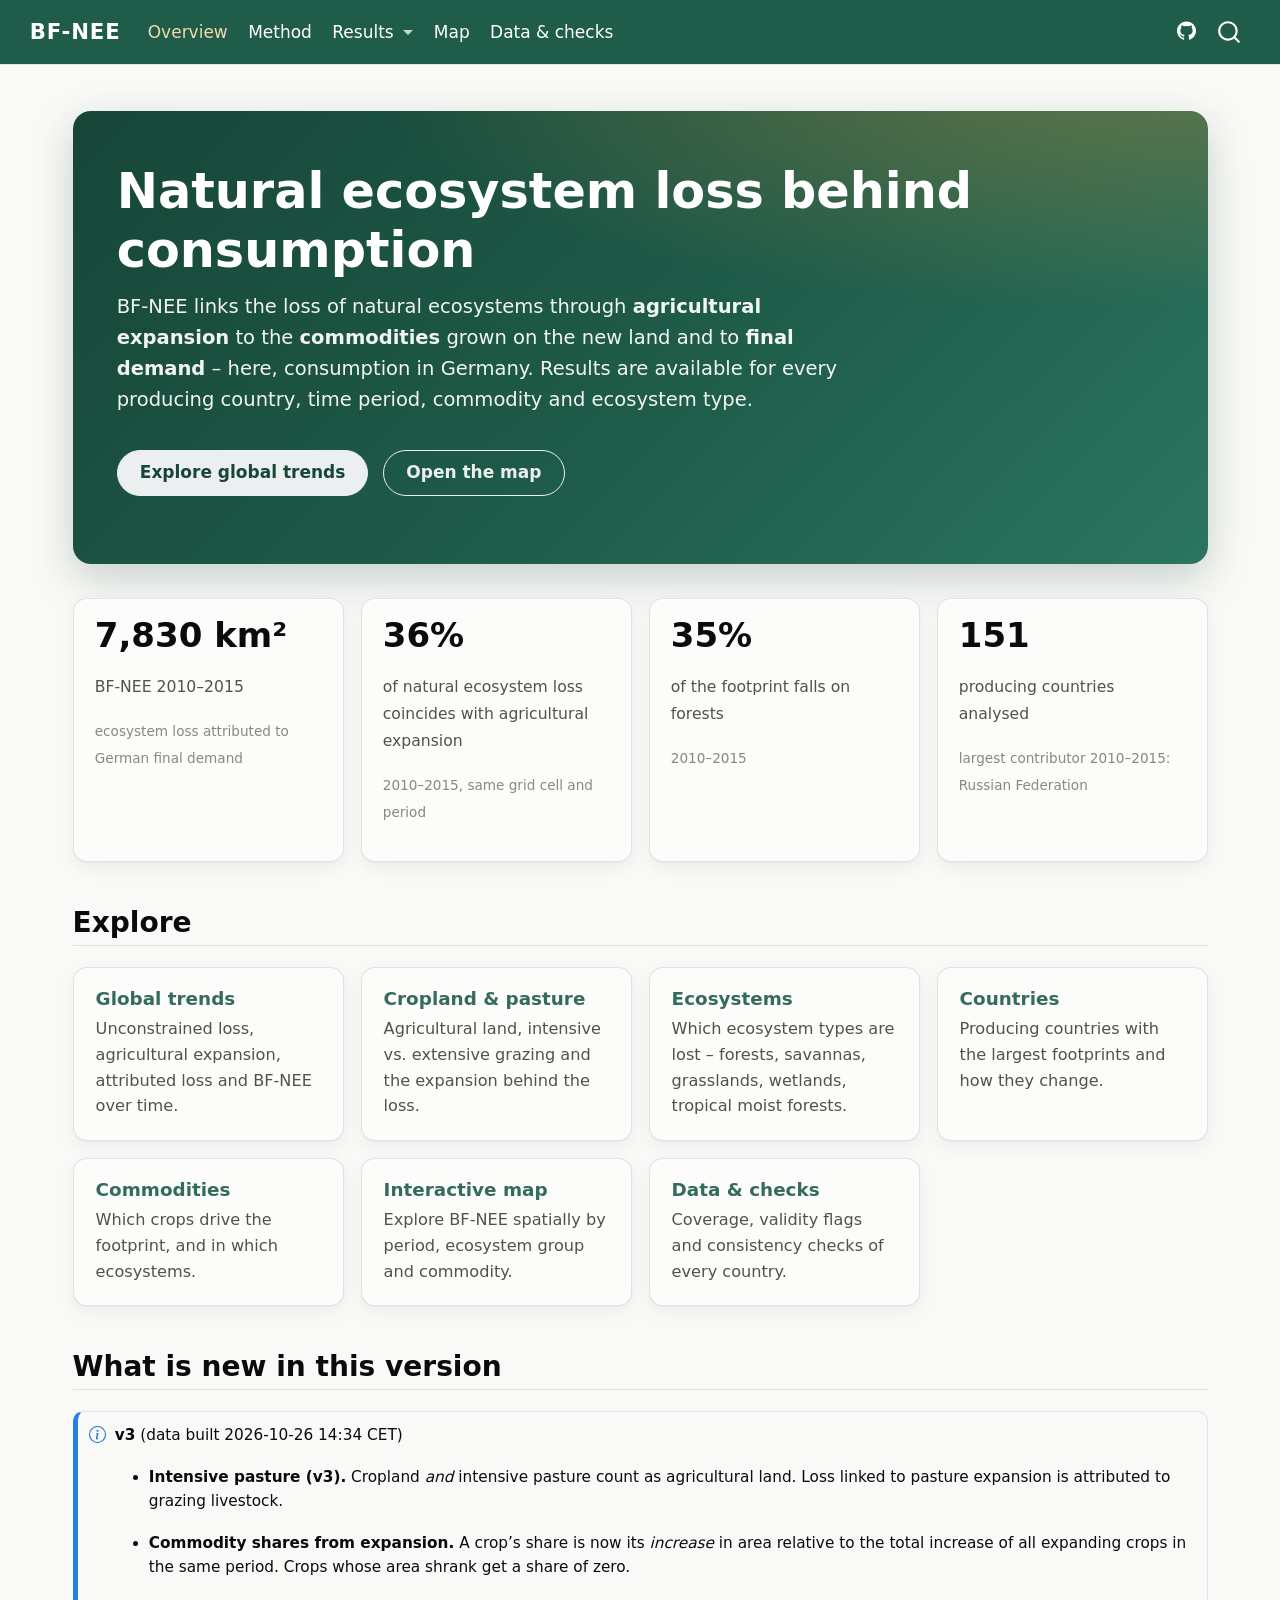
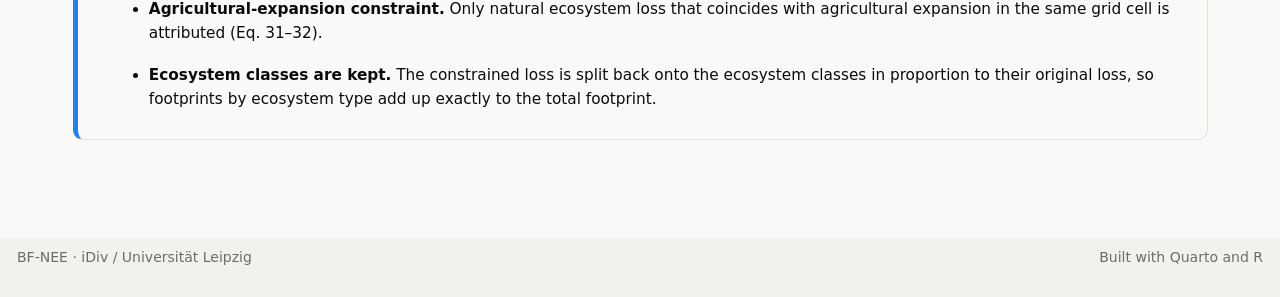
==== docs/index.html @ 72c2d27b "BF-NEE website v3 (cropland + intensive pasture)" ====
<!DOCTYPE html>
<html xmlns="http://www.w3.org/1999/xhtml" lang="en" xml:lang="en"><head>

<meta charset="utf-8">
<meta name="generator" content="quarto-1.6.42">

<meta name="viewport" content="width=device-width, initial-scale=1.0, user-scalable=yes">


<title>BF-NEE · Overview – BF-NEE</title>
<style>
code{white-space: pre-wrap;}
span.smallcaps{font-variant: small-caps;}
div.columns{display: flex; gap: min(4vw, 1.5em);}
div.column{flex: auto; overflow-x: auto;}
div.hanging-indent{margin-left: 1.5em; text-indent: -1.5em;}
ul.task-list{list-style: none;}
ul.task-list li input[type="checkbox"] {
  width: 0.8em;
  margin: 0 0.8em 0.2em -1em; /* quarto-specific, see https://github.com/quarto-dev/quarto-cli/issues/4556 */ 
  vertical-align: middle;
}
</style>


<script src="site_libs/quarto-nav/quarto-nav.js"></script>
<script src="site_libs/clipboard/clipboard.min.js"></script>
<script src="site_libs/quarto-search/autocomplete.umd.js"></script>
<script src="site_libs/quarto-search/fuse.min.js"></script>
<script src="site_libs/quarto-search/quarto-search.js"></script>
<meta name="quarto:offset" content="./">
<script src="site_libs/quarto-html/quarto.js"></script>
<script src="site_libs/quarto-html/popper.min.js"></script>
<script src="site_libs/quarto-html/tippy.umd.min.js"></script>
<script src="site_libs/quarto-html/anchor.min.js"></script>
<link href="site_libs/quarto-html/tippy.css" rel="stylesheet">
<link href="site_libs/quarto-html/quarto-syntax-highlighting-2f5df379a58b258e96c21c0638c20c03.css" rel="stylesheet" id="quarto-text-highlighting-styles">
<script src="site_libs/bootstrap/bootstrap.min.js"></script>
<link href="site_libs/bootstrap/bootstrap-icons.css" rel="stylesheet">
<link href="site_libs/bootstrap/bootstrap-baae5a45780b1e5f478c1a1a4471a6e2.min.css" rel="stylesheet" append-hash="true" id="quarto-bootstrap" data-mode="light">
<script id="quarto-search-options" type="application/json">{
  "location": "navbar",
  "copy-button": false,
  "collapse-after": 3,
  "panel-placement": "end",
  "type": "overlay",
  "limit": 50,
  "keyboard-shortcut": [
    "f",
    "/",
    "s"
  ],
  "show-item-context": false,
  "language": {
    "search-no-results-text": "No results",
    "search-matching-documents-text": "matching documents",
    "search-copy-link-title": "Copy link to search",
    "search-hide-matches-text": "Hide additional matches",
    "search-more-match-text": "more match in this document",
    "search-more-matches-text": "more matches in this document",
    "search-clear-button-title": "Clear",
    "search-text-placeholder": "",
    "search-detached-cancel-button-title": "Cancel",
    "search-submit-button-title": "Submit",
    "search-label": "Search"
  }
}</script>
<style>html{ scroll-behavior: smooth; }</style>


<link rel="stylesheet" href="styles.css">
</head>

<body class="nav-fixed">

<div id="quarto-search-results"></div>
  <header id="quarto-header" class="headroom fixed-top">
    <nav class="navbar navbar-expand-lg " data-bs-theme="dark">
      <div class="navbar-container container-fluid">
      <div class="navbar-brand-container mx-auto">
    <a class="navbar-brand" href="./index.html">
    <span class="navbar-title">BF-NEE</span>
    </a>
  </div>
            <div id="quarto-search" class="" title="Search"></div>
          <button class="navbar-toggler" type="button" data-bs-toggle="collapse" data-bs-target="#navbarCollapse" aria-controls="navbarCollapse" role="menu" aria-expanded="false" aria-label="Toggle navigation" onclick="if (window.quartoToggleHeadroom) { window.quartoToggleHeadroom(); }">
  <span class="navbar-toggler-icon"></span>
</button>
          <div class="collapse navbar-collapse" id="navbarCollapse">
            <ul class="navbar-nav navbar-nav-scroll me-auto">
  <li class="nav-item">
    <a class="nav-link active" href="./index.html" aria-current="page"> 
<span class="menu-text">Overview</span></a>
  </li>  
  <li class="nav-item">
    <a class="nav-link" href="./method.html"> 
<span class="menu-text">Method</span></a>
  </li>  
  <li class="nav-item dropdown ">
    <a class="nav-link dropdown-toggle" href="#" id="nav-menu-results" role="link" data-bs-toggle="dropdown" aria-expanded="false">
 <span class="menu-text">Results</span>
    </a>
    <ul class="dropdown-menu" aria-labelledby="nav-menu-results">    
        <li>
    <a class="dropdown-item" href="./global.html">
 <span class="dropdown-text">Global trends</span></a>
  </li>  
        <li>
    <a class="dropdown-item" href="./landuse.html">
 <span class="dropdown-text">Cropland &amp; pasture</span></a>
  </li>  
        <li>
    <a class="dropdown-item" href="./ecosystems.html">
 <span class="dropdown-text">Ecosystems</span></a>
  </li>  
        <li>
    <a class="dropdown-item" href="./countries.html">
 <span class="dropdown-text">Countries</span></a>
  </li>  
        <li>
    <a class="dropdown-item" href="./commodities.html">
 <span class="dropdown-text">Commodities</span></a>
  </li>  
        <li>
    <a class="dropdown-item" href="./regressions.html">
 <span class="dropdown-text">Regional regressions</span></a>
  </li>  
    </ul>
  </li>
  <li class="nav-item">
    <a class="nav-link" href="./maps.html"> 
<span class="menu-text">Map</span></a>
  </li>  
  <li class="nav-item">
    <a class="nav-link" href="./coverage.html"> 
<span class="menu-text">Data &amp; checks</span></a>
  </li>  
</ul>
            <ul class="navbar-nav navbar-nav-scroll ms-auto">
  <li class="nav-item compact">
    <a class="nav-link" href="https://github.com/sh33caqo/bf-nee-website"> <i class="bi bi-github" role="img" aria-label="GitHub repository">
</i> 
<span class="menu-text"></span></a>
  </li>  
</ul>
          </div> <!-- /navcollapse -->
            <div class="quarto-navbar-tools">
</div>
      </div> <!-- /container-fluid -->
    </nav>
</header>
<!-- content -->
<div id="quarto-content" class="quarto-container page-columns page-rows-contents page-layout-full page-navbar">
<!-- sidebar -->
<!-- margin-sidebar -->
    
<!-- main -->
<main class="content column-page" id="quarto-document-content"><header id="title-block-header" class="quarto-title-block"></header>




<section id="natural-ecosystem-loss-behind-consumption" class="level1 hero">
<h1>Natural ecosystem loss behind consumption</h1>
<p>BF-NEE links the loss of natural ecosystems through <strong>agricultural expansion</strong> to the <strong>commodities</strong> grown on the new land and to <strong>final demand</strong> – here, consumption in Germany. Results are available for every producing country, time period, commodity and ecosystem type.</p>
<p><a href="./global.html" class="btn btn-light">Explore global trends</a> <a href="./maps.html" class="btn btn-outline-light">Open the map</a></p>
</section>
<div class="metric-grid">
<div class="metric-card">
<p><span class="metric-value">7,830 km²</span></p>
<p><span class="metric-label">BF-NEE 2010–2015</span></p>
<p><span class="metric-note">ecosystem loss attributed to German final demand</span></p>
</div>
<div class="metric-card">
<p><span class="metric-value">36%</span></p>
<p><span class="metric-label">of natural ecosystem loss coincides with agricultural expansion</span></p>
<p><span class="metric-note">2010–2015, same grid cell and period</span></p>
</div>
<div class="metric-card">
<p><span class="metric-value">35%</span></p>
<p><span class="metric-label">of the footprint falls on forests</span></p>
<p><span class="metric-note">2010–2015</span></p>
</div>
<div class="metric-card">
<p><span class="metric-value">151</span></p>
<p><span class="metric-label">producing countries analysed</span></p>
<p><span class="metric-note">largest contributor 2010–2015: Russian Federation</span></p>
</div>
</div>
<section id="explore" class="level2">
<h2 class="anchored" data-anchor-id="explore">Explore</h2>
<div class="feature-grid">
  <a class="feature-card" href="global.html">
    <h3 class="anchored">Global trends</h3>
    <p>Unconstrained loss, agricultural expansion, attributed loss and BF-NEE over time.</p>
  </a>
  <a class="feature-card" href="landuse.html">
    <h3 class="anchored">Cropland &amp; pasture</h3>
    <p>Agricultural land, intensive vs. extensive grazing and the expansion behind the loss.</p>
  </a>
  <a class="feature-card" href="ecosystems.html">
    <h3 class="anchored">Ecosystems</h3>
    <p>Which ecosystem types are lost – forests, savannas, grasslands, wetlands, tropical moist forests.</p>
  </a>
  <a class="feature-card" href="countries.html">
    <h3 class="anchored">Countries</h3>
    <p>Producing countries with the largest footprints and how they change.</p>
  </a>
  <a class="feature-card" href="commodities.html">
    <h3 class="anchored">Commodities</h3>
    <p>Which crops drive the footprint, and in which ecosystems.</p>
  </a>
  <a class="feature-card" href="maps.html">
    <h3 class="anchored">Interactive map</h3>
    <p>Explore BF-NEE spatially by period, ecosystem group and commodity.</p>
  </a>
  <a class="feature-card" href="coverage.html">
    <h3 class="anchored">Data &amp; checks</h3>
    <p>Coverage, validity flags and consistency checks of every country.</p>
  </a>
</div>
</section>
<section id="what-is-new-in-this-version" class="level2">
<h2 class="anchored" data-anchor-id="what-is-new-in-this-version">What is new in this version</h2>
<div class="callout callout-style-simple callout-note">
<div class="callout-body d-flex">
<div class="callout-icon-container">
<i class="callout-icon"></i>
</div>
<div class="callout-body-container">
<p><strong>v3</strong> (data built 2026-10-26 14:34 CET)</p>
<ul>
<li><p><strong>Intensive pasture (v3).</strong> Cropland <em>and</em> intensive pasture count as agricultural land. Loss linked to pasture expansion is attributed to grazing livestock.</p></li>
<li><p><strong>Commodity shares from expansion.</strong> A crop’s share is now its <em>increase</em> in area relative to the total increase of all expanding crops in the same period. Crops whose area shrank get a share of zero.</p></li>
<li><p><strong>Agricultural-expansion constraint.</strong> Only natural ecosystem loss that coincides with agricultural expansion in the same grid cell is attributed (Eq. 31–32).</p></li>
<li><p><strong>Ecosystem classes are kept.</strong> The constrained loss is split back onto the ecosystem classes in proportion to their original loss, so footprints by ecosystem type add up exactly to the total footprint.</p></li>
</ul>
</div>
</div>
</div>


</section>

</main> <!-- /main -->
<script id="quarto-html-after-body" type="application/javascript">
window.document.addEventListener("DOMContentLoaded", function (event) {
  const toggleBodyColorMode = (bsSheetEl) => {
    const mode = bsSheetEl.getAttribute("data-mode");
    const bodyEl = window.document.querySelector("body");
    if (mode === "dark") {
      bodyEl.classList.add("quarto-dark");
      bodyEl.classList.remove("quarto-light");
    } else {
      bodyEl.classList.add("quarto-light");
      bodyEl.classList.remove("quarto-dark");
    }
  }
  const toggleBodyColorPrimary = () => {
    const bsSheetEl = window.document.querySelector("link#quarto-bootstrap");
    if (bsSheetEl) {
      toggleBodyColorMode(bsSheetEl);
    }
  }
  toggleBodyColorPrimary();  
  const icon = "";
  const anchorJS = new window.AnchorJS();
  anchorJS.options = {
    placement: 'right',
    icon: icon
  };
  anchorJS.add('.anchored');
  const isCodeAnnotation = (el) => {
    for (const clz of el.classList) {
      if (clz.startsWith('code-annotation-')) {                     
        return true;
      }
    }
    return false;
  }
  const onCopySuccess = function(e) {
    // button target
    const button = e.trigger;
    // don't keep focus
    button.blur();
    // flash "checked"
    button.classList.add('code-copy-button-checked');
    var currentTitle = button.getAttribute("title");
    button.setAttribute("title", "Copied!");
    let tooltip;
    if (window.bootstrap) {
      button.setAttribute("data-bs-toggle", "tooltip");
      button.setAttribute("data-bs-placement", "left");
      button.setAttribute("data-bs-title", "Copied!");
      tooltip = new bootstrap.Tooltip(button, 
        { trigger: "manual", 
          customClass: "code-copy-button-tooltip",
          offset: [0, -8]});
      tooltip.show();    
    }
    setTimeout(function() {
      if (tooltip) {
        tooltip.hide();
        button.removeAttribute("data-bs-title");
        button.removeAttribute("data-bs-toggle");
        button.removeAttribute("data-bs-placement");
      }
      button.setAttribute("title", currentTitle);
      button.classList.remove('code-copy-button-checked');
    }, 1000);
    // clear code selection
    e.clearSelection();
  }
  const getTextToCopy = function(trigger) {
      const codeEl = trigger.previousElementSibling.cloneNode(true);
      for (const childEl of codeEl.children) {
        if (isCodeAnnotation(childEl)) {
          childEl.remove();
        }
      }
      return codeEl.innerText;
  }
  const clipboard = new window.ClipboardJS('.code-copy-button:not([data-in-quarto-modal])', {
    text: getTextToCopy
  });
  clipboard.on('success', onCopySuccess);
  if (window.document.getElementById('quarto-embedded-source-code-modal')) {
    const clipboardModal = new window.ClipboardJS('.code-copy-button[data-in-quarto-modal]', {
      text: getTextToCopy,
      container: window.document.getElementById('quarto-embedded-source-code-modal')
    });
    clipboardModal.on('success', onCopySuccess);
  }
    var localhostRegex = new RegExp(/^(?:http|https):\/\/localhost\:?[0-9]*\//);
    var mailtoRegex = new RegExp(/^mailto:/);
      var filterRegex = new RegExp("https:\/\/sh33caqo\.github\.io\/bf-nee-website\/");
    var isInternal = (href) => {
        return filterRegex.test(href) || localhostRegex.test(href) || mailtoRegex.test(href);
    }
    // Inspect non-navigation links and adorn them if external
 	var links = window.document.querySelectorAll('a[href]:not(.nav-link):not(.navbar-brand):not(.toc-action):not(.sidebar-link):not(.sidebar-item-toggle):not(.pagination-link):not(.no-external):not([aria-hidden]):not(.dropdown-item):not(.quarto-navigation-tool):not(.about-link)');
    for (var i=0; i<links.length; i++) {
      const link = links[i];
      if (!isInternal(link.href)) {
        // undo the damage that might have been done by quarto-nav.js in the case of
        // links that we want to consider external
        if (link.dataset.originalHref !== undefined) {
          link.href = link.dataset.originalHref;
        }
          // target, if specified
          link.setAttribute("target", "_blank");
          if (link.getAttribute("rel") === null) {
            link.setAttribute("rel", "noopener");
          }
      }
    }
  function tippyHover(el, contentFn, onTriggerFn, onUntriggerFn) {
    const config = {
      allowHTML: true,
      maxWidth: 500,
      delay: 100,
      arrow: false,
      appendTo: function(el) {
          return el.parentElement;
      },
      interactive: true,
      interactiveBorder: 10,
      theme: 'quarto',
      placement: 'bottom-start',
    };
    if (contentFn) {
      config.content = contentFn;
    }
    if (onTriggerFn) {
      config.onTrigger = onTriggerFn;
    }
    if (onUntriggerFn) {
      config.onUntrigger = onUntriggerFn;
    }
    window.tippy(el, config); 
  }
  const noterefs = window.document.querySelectorAll('a[role="doc-noteref"]');
  for (var i=0; i<noterefs.length; i++) {
    const ref = noterefs[i];
    tippyHover(ref, function() {
      // use id or data attribute instead here
      let href = ref.getAttribute('data-footnote-href') || ref.getAttribute('href');
      try { href = new URL(href).hash; } catch {}
      const id = href.replace(/^#\/?/, "");
      const note = window.document.getElementById(id);
      if (note) {
        return note.innerHTML;
      } else {
        return "";
      }
    });
  }
  const xrefs = window.document.querySelectorAll('a.quarto-xref');
  const processXRef = (id, note) => {
    // Strip column container classes
    const stripColumnClz = (el) => {
      el.classList.remove("page-full", "page-columns");
      if (el.children) {
        for (const child of el.children) {
          stripColumnClz(child);
        }
      }
    }
    stripColumnClz(note)
    if (id === null || id.startsWith('sec-')) {
      // Special case sections, only their first couple elements
      const container = document.createElement("div");
      if (note.children && note.children.length > 2) {
        container.appendChild(note.children[0].cloneNode(true));
        for (let i = 1; i < note.children.length; i++) {
          const child = note.children[i];
          if (child.tagName === "P" && child.innerText === "") {
            continue;
          } else {
            container.appendChild(child.cloneNode(true));
            break;
          }
        }
        if (window.Quarto?.typesetMath) {
          window.Quarto.typesetMath(container);
        }
        return container.innerHTML
      } else {
        if (window.Quarto?.typesetMath) {
          window.Quarto.typesetMath(note);
        }
        return note.innerHTML;
      }
    } else {
      // Remove any anchor links if they are present
      const anchorLink = note.querySelector('a.anchorjs-link');
      if (anchorLink) {
        anchorLink.remove();
      }
      if (window.Quarto?.typesetMath) {
        window.Quarto.typesetMath(note);
      }
      if (note.classList.contains("callout")) {
        return note.outerHTML;
      } else {
        return note.innerHTML;
      }
    }
  }
  for (var i=0; i<xrefs.length; i++) {
    const xref = xrefs[i];
    tippyHover(xref, undefined, function(instance) {
      instance.disable();
      let url = xref.getAttribute('href');
      let hash = undefined; 
      if (url.startsWith('#')) {
        hash = url;
      } else {
        try { hash = new URL(url).hash; } catch {}
      }
      if (hash) {
        const id = hash.replace(/^#\/?/, "");
        const note = window.document.getElementById(id);
        if (note !== null) {
          try {
            const html = processXRef(id, note.cloneNode(true));
            instance.setContent(html);
          } finally {
            instance.enable();
            instance.show();
          }
        } else {
          // See if we can fetch this
          fetch(url.split('#')[0])
          .then(res => res.text())
          .then(html => {
            const parser = new DOMParser();
            const htmlDoc = parser.parseFromString(html, "text/html");
            const note = htmlDoc.getElementById(id);
            if (note !== null) {
              const html = processXRef(id, note);
              instance.setContent(html);
            } 
          }).finally(() => {
            instance.enable();
            instance.show();
          });
        }
      } else {
        // See if we can fetch a full url (with no hash to target)
        // This is a special case and we should probably do some content thinning / targeting
        fetch(url)
        .then(res => res.text())
        .then(html => {
          const parser = new DOMParser();
          const htmlDoc = parser.parseFromString(html, "text/html");
          const note = htmlDoc.querySelector('main.content');
          if (note !== null) {
            // This should only happen for chapter cross references
            // (since there is no id in the URL)
            // remove the first header
            if (note.children.length > 0 && note.children[0].tagName === "HEADER") {
              note.children[0].remove();
            }
            const html = processXRef(null, note);
            instance.setContent(html);
          } 
        }).finally(() => {
          instance.enable();
          instance.show();
        });
      }
    }, function(instance) {
    });
  }
      let selectedAnnoteEl;
      const selectorForAnnotation = ( cell, annotation) => {
        let cellAttr = 'data-code-cell="' + cell + '"';
        let lineAttr = 'data-code-annotation="' +  annotation + '"';
        const selector = 'span[' + cellAttr + '][' + lineAttr + ']';
        return selector;
      }
      const selectCodeLines = (annoteEl) => {
        const doc = window.document;
        const targetCell = annoteEl.getAttribute("data-target-cell");
        const targetAnnotation = annoteEl.getAttribute("data-target-annotation");
        const annoteSpan = window.document.querySelector(selectorForAnnotation(targetCell, targetAnnotation));
        const lines = annoteSpan.getAttribute("data-code-lines").split(",");
        const lineIds = lines.map((line) => {
          return targetCell + "-" + line;
        })
        let top = null;
        let height = null;
        let parent = null;
        if (lineIds.length > 0) {
            //compute the position of the single el (top and bottom and make a div)
            const el = window.document.getElementById(lineIds[0]);
            top = el.offsetTop;
            height = el.offsetHeight;
            parent = el.parentElement.parentElement;
          if (lineIds.length > 1) {
            const lastEl = window.document.getElementById(lineIds[lineIds.length - 1]);
            const bottom = lastEl.offsetTop + lastEl.offsetHeight;
            height = bottom - top;
          }
          if (top !== null && height !== null && parent !== null) {
            // cook up a div (if necessary) and position it 
            let div = window.document.getElementById("code-annotation-line-highlight");
            if (div === null) {
              div = window.document.createElement("div");
              div.setAttribute("id", "code-annotation-line-highlight");
              div.style.position = 'absolute';
              parent.appendChild(div);
            }
            div.style.top = top - 2 + "px";
            div.style.height = height + 4 + "px";
            div.style.left = 0;
            let gutterDiv = window.document.getElementById("code-annotation-line-highlight-gutter");
            if (gutterDiv === null) {
              gutterDiv = window.document.createElement("div");
              gutterDiv.setAttribute("id", "code-annotation-line-highlight-gutter");
              gutterDiv.style.position = 'absolute';
              const codeCell = window.document.getElementById(targetCell);
              const gutter = codeCell.querySelector('.code-annotation-gutter');
              gutter.appendChild(gutterDiv);
            }
            gutterDiv.style.top = top - 2 + "px";
            gutterDiv.style.height = height + 4 + "px";
          }
          selectedAnnoteEl = annoteEl;
        }
      };
      const unselectCodeLines = () => {
        const elementsIds = ["code-annotation-line-highlight", "code-annotation-line-highlight-gutter"];
        elementsIds.forEach((elId) => {
          const div = window.document.getElementById(elId);
          if (div) {
            div.remove();
          }
        });
        selectedAnnoteEl = undefined;
      };
        // Handle positioning of the toggle
    window.addEventListener(
      "resize",
      throttle(() => {
        elRect = undefined;
        if (selectedAnnoteEl) {
          selectCodeLines(selectedAnnoteEl);
        }
      }, 10)
    );
    function throttle(fn, ms) {
    let throttle = false;
    let timer;
      return (...args) => {
        if(!throttle) { // first call gets through
            fn.apply(this, args);
            throttle = true;
        } else { // all the others get throttled
            if(timer) clearTimeout(timer); // cancel #2
            timer = setTimeout(() => {
              fn.apply(this, args);
              timer = throttle = false;
            }, ms);
        }
      };
    }
      // Attach click handler to the DT
      const annoteDls = window.document.querySelectorAll('dt[data-target-cell]');
      for (const annoteDlNode of annoteDls) {
        annoteDlNode.addEventListener('click', (event) => {
          const clickedEl = event.target;
          if (clickedEl !== selectedAnnoteEl) {
            unselectCodeLines();
            const activeEl = window.document.querySelector('dt[data-target-cell].code-annotation-active');
            if (activeEl) {
              activeEl.classList.remove('code-annotation-active');
            }
            selectCodeLines(clickedEl);
            clickedEl.classList.add('code-annotation-active');
          } else {
            // Unselect the line
            unselectCodeLines();
            clickedEl.classList.remove('code-annotation-active');
          }
        });
      }
  const findCites = (el) => {
    const parentEl = el.parentElement;
    if (parentEl) {
      const cites = parentEl.dataset.cites;
      if (cites) {
        return {
          el,
          cites: cites.split(' ')
        };
      } else {
        return findCites(el.parentElement)
      }
    } else {
      return undefined;
    }
  };
  var bibliorefs = window.document.querySelectorAll('a[role="doc-biblioref"]');
  for (var i=0; i<bibliorefs.length; i++) {
    const ref = bibliorefs[i];
    const citeInfo = findCites(ref);
    if (citeInfo) {
      tippyHover(citeInfo.el, function() {
        var popup = window.document.createElement('div');
        citeInfo.cites.forEach(function(cite) {
          var citeDiv = window.document.createElement('div');
          citeDiv.classList.add('hanging-indent');
          citeDiv.classList.add('csl-entry');
          var biblioDiv = window.document.getElementById('ref-' + cite);
          if (biblioDiv) {
            citeDiv.innerHTML = biblioDiv.innerHTML;
          }
          popup.appendChild(citeDiv);
        });
        return popup.innerHTML;
      });
    }
  }
});
</script>
</div> <!-- /content -->
<footer class="footer">
  <div class="nav-footer">
    <div class="nav-footer-left">
<p>BF-NEE · iDiv / Universität Leipzig</p>
</div>   
    <div class="nav-footer-center">
      &nbsp;
    </div>
    <div class="nav-footer-right">
<p>Built with Quarto and R</p>
</div>
  </div>
</footer>




<script src="site_libs/quarto-html/zenscroll-min.js"></script>
</body></html>
---- docs/site_libs/quarto-html/tippy.css ----
.tippy-box[data-animation=fade][data-state=hidden]{opacity:0}[data-tippy-root]{max-width:calc(100vw - 10px)}.tippy-box{position:relative;background-color:#333;color:#fff;border-radius:4px;font-size:14px;line-height:1.4;white-space:normal;outline:0;transition-property:transform,visibility,opacity}.tippy-box[data-placement^=top]>.tippy-arrow{bottom:0}.tippy-box[data-placement^=top]>.tippy-arrow:before{bottom:-7px;left:0;border-width:8px 8px 0;border-top-color:initial;transform-origin:center top}.tippy-box[data-placement^=bottom]>.tippy-arrow{top:0}.tippy-box[data-placement^=bottom]>.tippy-arrow:before{top:-7px;left:0;border-width:0 8px 8px;border-bottom-color:initial;transform-origin:center bottom}.tippy-box[data-placement^=left]>.tippy-arrow{right:0}.tippy-box[data-placement^=left]>.tippy-arrow:before{border-width:8px 0 8px 8px;border-left-color:initial;right:-7px;transform-origin:center left}.tippy-box[data-placement^=right]>.tippy-arrow{left:0}.tippy-box[data-placement^=right]>.tippy-arrow:before{left:-7px;border-width:8px 8px 8px 0;border-right-color:initial;transform-origin:center right}.tippy-box[data-inertia][data-state=visible]{transition-timing-function:cubic-bezier(.54,1.5,.38,1.11)}.tippy-arrow{width:16px;height:16px;color:#333}.tippy-arrow:before{content:"";position:absolute;border-color:transparent;border-style:solid}.tippy-content{position:relative;padding:5px 9px;z-index:1}
---- docs/site_libs/quarto-html/quarto-syntax-highlighting-2f5df379a58b258e96c21c0638c20c03.css ----
/* quarto syntax highlight colors */
:root {
  --quarto-hl-ot-color: #003B4F;
  --quarto-hl-at-color: #657422;
  --quarto-hl-ss-color: #20794D;
  --quarto-hl-an-color: #5E5E5E;
  --quarto-hl-fu-color: #4758AB;
  --quarto-hl-st-color: #20794D;
  --quarto-hl-cf-color: #003B4F;
  --quarto-hl-op-color: #5E5E5E;
  --quarto-hl-er-color: #AD0000;
  --quarto-hl-bn-color: #AD0000;
  --quarto-hl-al-color: #AD0000;
  --quarto-hl-va-color: #111111;
  --quarto-hl-bu-color: inherit;
  --quarto-hl-ex-color: inherit;
  --quarto-hl-pp-color: #AD0000;
  --quarto-hl-in-color: #5E5E5E;
  --quarto-hl-vs-color: #20794D;
  --quarto-hl-wa-color: #5E5E5E;
  --quarto-hl-do-color: #5E5E5E;
  --quarto-hl-im-color: #00769E;
  --quarto-hl-ch-color: #20794D;
  --quarto-hl-dt-color: #AD0000;
  --quarto-hl-fl-color: #AD0000;
  --quarto-hl-co-color: #5E5E5E;
  --quarto-hl-cv-color: #5E5E5E;
  --quarto-hl-cn-color: #8f5902;
  --quarto-hl-sc-color: #5E5E5E;
  --quarto-hl-dv-color: #AD0000;
  --quarto-hl-kw-color: #003B4F;
}

/* other quarto variables */
:root {
  --quarto-font-monospace: SFMono-Regular, Menlo, Monaco, Consolas, "Liberation Mono", "Courier New", monospace;
}

pre > code.sourceCode > span {
  color: #003B4F;
}

code span {
  color: #003B4F;
}

code.sourceCode > span {
  color: #003B4F;
}

div.sourceCode,
div.sourceCode pre.sourceCode {
  color: #003B4F;
}

code span.ot {
  color: #003B4F;
  font-style: inherit;
}

code span.at {
  color: #657422;
  font-style: inherit;
}

code span.ss {
  color: #20794D;
  font-style: inherit;
}

code span.an {
  color: #5E5E5E;
  font-style: inherit;
}

code span.fu {
  color: #4758AB;
  font-style: inherit;
}

code span.st {
  color: #20794D;
  font-style: inherit;
}

code span.cf {
  color: #003B4F;
  font-weight: bold;
  font-style: inherit;
}

code span.op {
  color: #5E5E5E;
  font-style: inherit;
}

code span.er {
  color: #AD0000;
  font-style: inherit;
}

code span.bn {
  color: #AD0000;
  font-style: inherit;
}

code span.al {
  color: #AD0000;
  font-style: inherit;
}

code span.va {
  color: #111111;
  font-style: inherit;
}

code span.bu {
  font-style: inherit;
}

code span.ex {
  font-style: inherit;
}

code span.pp {
  color: #AD0000;
  font-style: inherit;
}

code span.in {
  color: #5E5E5E;
  font-style: inherit;
}

code span.vs {
  color: #20794D;
  font-style: inherit;
}

code span.wa {
  color: #5E5E5E;
  font-style: italic;
}

code span.do {
  color: #5E5E5E;
  font-style: italic;
}

code span.im {
  color: #00769E;
  font-style: inherit;
}

code span.ch {
  color: #20794D;
  font-style: inherit;
}

code span.dt {
  color: #AD0000;
  font-style: inherit;
}

code span.fl {
  color: #AD0000;
  font-style: inherit;
}

code span.co {
  color: #5E5E5E;
  font-style: inherit;
}

code span.cv {
  color: #5E5E5E;
  font-style: italic;
}

code span.cn {
  color: #8f5902;
  font-style: inherit;
}

code span.sc {
  color: #5E5E5E;
  font-style: inherit;
}

code span.dv {
  color: #AD0000;
  font-style: inherit;
}

code span.kw {
  color: #003B4F;
  font-weight: bold;
  font-style: inherit;
}

.prevent-inlining {
  content: "</";
}

/*# sourceMappingURL=35eb38a806ee71ea6d2563be2308c832.css.map */
---- docs/styles.css ----
/* =========================================================
   BF-NEE website styles
   ========================================================= */

:root {
  --bf-primary: #1f5c4a;
  --bf-primary-dark: #174638;
  --bf-accent: #d99b3d;
  --bf-surface: #fcfcfb;
  --bf-page: #f9f9f7;
  --bf-ink: #0b0b0b;
  --bf-ink-2: #52514e;
  --bf-muted: #898781;
  --bf-border: rgba(11, 11, 11, 0.10);
  --bf-shadow: 0 1px 2px rgba(11, 11, 11, 0.04), 0 6px 18px rgba(11, 11, 11, 0.05);
}

body {
  line-height: 1.6;
}

main.content {
  max-width: 1180px;
}

/* ---------------------------------------------------------
   Navbar
--------------------------------------------------------- */
.navbar {
  box-shadow: 0 1px 0 rgba(0, 0, 0, 0.08);
}

.navbar-brand .navbar-title {
  font-weight: 750;
  letter-spacing: 0.04em;
}

/* ---------------------------------------------------------
   Headings
--------------------------------------------------------- */
h1.title {
  font-weight: 750;
  letter-spacing: -0.01em;
}

h2 {
  margin-top: 2.6rem;
  padding-bottom: 0.3rem;
  border-bottom: 1px solid var(--bf-border);
}

.lead,
.subtitle {
  color: var(--bf-ink-2);
  font-size: 1.12rem;
}

/* ---------------------------------------------------------
   Hero (start page)
--------------------------------------------------------- */
.hero {
  margin: 0.5rem 0 2rem 0;
  padding: 3rem 2.6rem;
  border-radius: 18px;
  color: #fff;
  background:
    radial-gradient(1200px 400px at 90% -10%, rgba(217, 155, 61, 0.35), transparent 60%),
    linear-gradient(135deg, #174638 0%, #1f5c4a 55%, #2b7560 100%);
  box-shadow: 0 14px 40px rgba(23, 70, 56, 0.22);
}

.hero h1 {
  color: #fff;
  font-size: clamp(2rem, 4vw, 2.9rem);
  font-weight: 780;
  margin: 0 0 0.6rem 0;
  border: none;
}

.hero p {
  max-width: 760px;
  font-size: 1.15rem;
  opacity: 0.94;
}

.hero .btn {
  margin: 1rem 0.5rem 0 0;
  border-radius: 999px;
  padding: 0.55rem 1.3rem;
  font-weight: 600;
}

.hero .btn-light {
  color: var(--bf-primary-dark);
}

.hero .btn-outline-light:hover {
  color: var(--bf-primary-dark);
}

/* ---------------------------------------------------------
   Metric tiles
--------------------------------------------------------- */
.metric-grid {
  display: grid;
  grid-template-columns: repeat(auto-fit, minmax(200px, 1fr));
  gap: 1rem;
  margin: 1.5rem 0 2rem 0;
}

.metric-card {
  background: var(--bf-surface);
  border: 1px solid var(--bf-border);
  border-radius: 14px;
  padding: 1.1rem 1.25rem;
  box-shadow: var(--bf-shadow);
}

.metric-card .metric-value {
  font-size: 2rem;
  font-weight: 750;
  line-height: 1.1;
  color: var(--bf-ink);
}

.metric-card .metric-label {
  margin-top: 0.35rem;
  color: var(--bf-ink-2);
  font-size: 0.92rem;
}

.metric-card .metric-note {
  margin-top: 0.25rem;
  color: var(--bf-muted);
  font-size: 0.8rem;
}

/* ---------------------------------------------------------
   Feature cards
--------------------------------------------------------- */
.feature-grid {
  display: grid;
  grid-template-columns: repeat(auto-fit, minmax(250px, 1fr));
  gap: 1rem;
  margin: 1.2rem 0 2rem 0;
}

.feature-card {
  display: block;
  padding: 1.2rem 1.3rem;
  border: 1px solid var(--bf-border);
  border-radius: 14px;
  background: var(--bf-surface);
  color: inherit;
  text-decoration: none;
  box-shadow: var(--bf-shadow);
  transition: transform 0.15s ease, border-color 0.15s ease, box-shadow 0.15s ease;
}

.feature-card:hover {
  transform: translateY(-2px);
  border-color: var(--bf-primary);
  box-shadow: 0 10px 26px rgba(23, 70, 56, 0.12);
  color: inherit;
}

.feature-card h3 {
  margin: 0 0 0.35rem 0;
  font-size: 1.08rem;
  color: var(--bf-primary);
}

.feature-card p {
  margin: 0;
  color: var(--bf-ink-2);
  font-size: 0.95rem;
}

/* ---------------------------------------------------------
   Figures as cards
--------------------------------------------------------- */
.cell-output-display:has(img),
.cell-output-display:has(svg),
.cell-output-display:has(.plotly),
.cell-output-display:has(.html-widget) {
  background: var(--bf-surface);
  border: 1px solid var(--bf-border);
  border-radius: 14px;
  padding: 0.9rem 1rem 0.6rem 1rem;
  margin: 1rem 0 1.8rem 0;
  box-shadow: var(--bf-shadow);
}

.cell-output-display img {
  border-radius: 6px;
}

.figure-caption,
figcaption {
  color: var(--bf-muted);
  font-size: 0.85rem;
}

/* ---------------------------------------------------------
   Callouts / notes
--------------------------------------------------------- */
.callout {
  border-radius: 10px;
}

.key-finding {
  border-left: 4px solid var(--bf-accent);
  background: #fff8ec;
  padding: 0.9rem 1.1rem;
  border-radius: 8px;
  margin: 1.2rem 0;
}

/* ---------------------------------------------------------
   Tables
--------------------------------------------------------- */
.dataTables_wrapper {
  font-size: 0.9rem;
}

table.dataTable thead th {
  border-bottom: 1px solid #c3c2b7 !important;
  font-weight: 650;
}

table.dataTable td {
  font-variant-numeric: tabular-nums;
}

/* ---------------------------------------------------------
   Equations
--------------------------------------------------------- */
.equation-box {
  background: var(--bf-surface);
  border: 1px solid var(--bf-border);
  border-radius: 12px;
  padding: 0.6rem 1.2rem;
  margin: 1rem 0 1.4rem 0;
  overflow-x: auto;
}

/* ---------------------------------------------------------
   Map page
--------------------------------------------------------- */
.map-frame {
  width: 100%;
  height: 900px;
  border: 1px solid var(--bf-border);
  border-radius: 14px;
  box-shadow: var(--bf-shadow);
  background: var(--bf-surface);
}

@media (max-width: 768px) {
  .hero { padding: 2rem 1.3rem; }
  .map-frame { height: 1100px; }
}
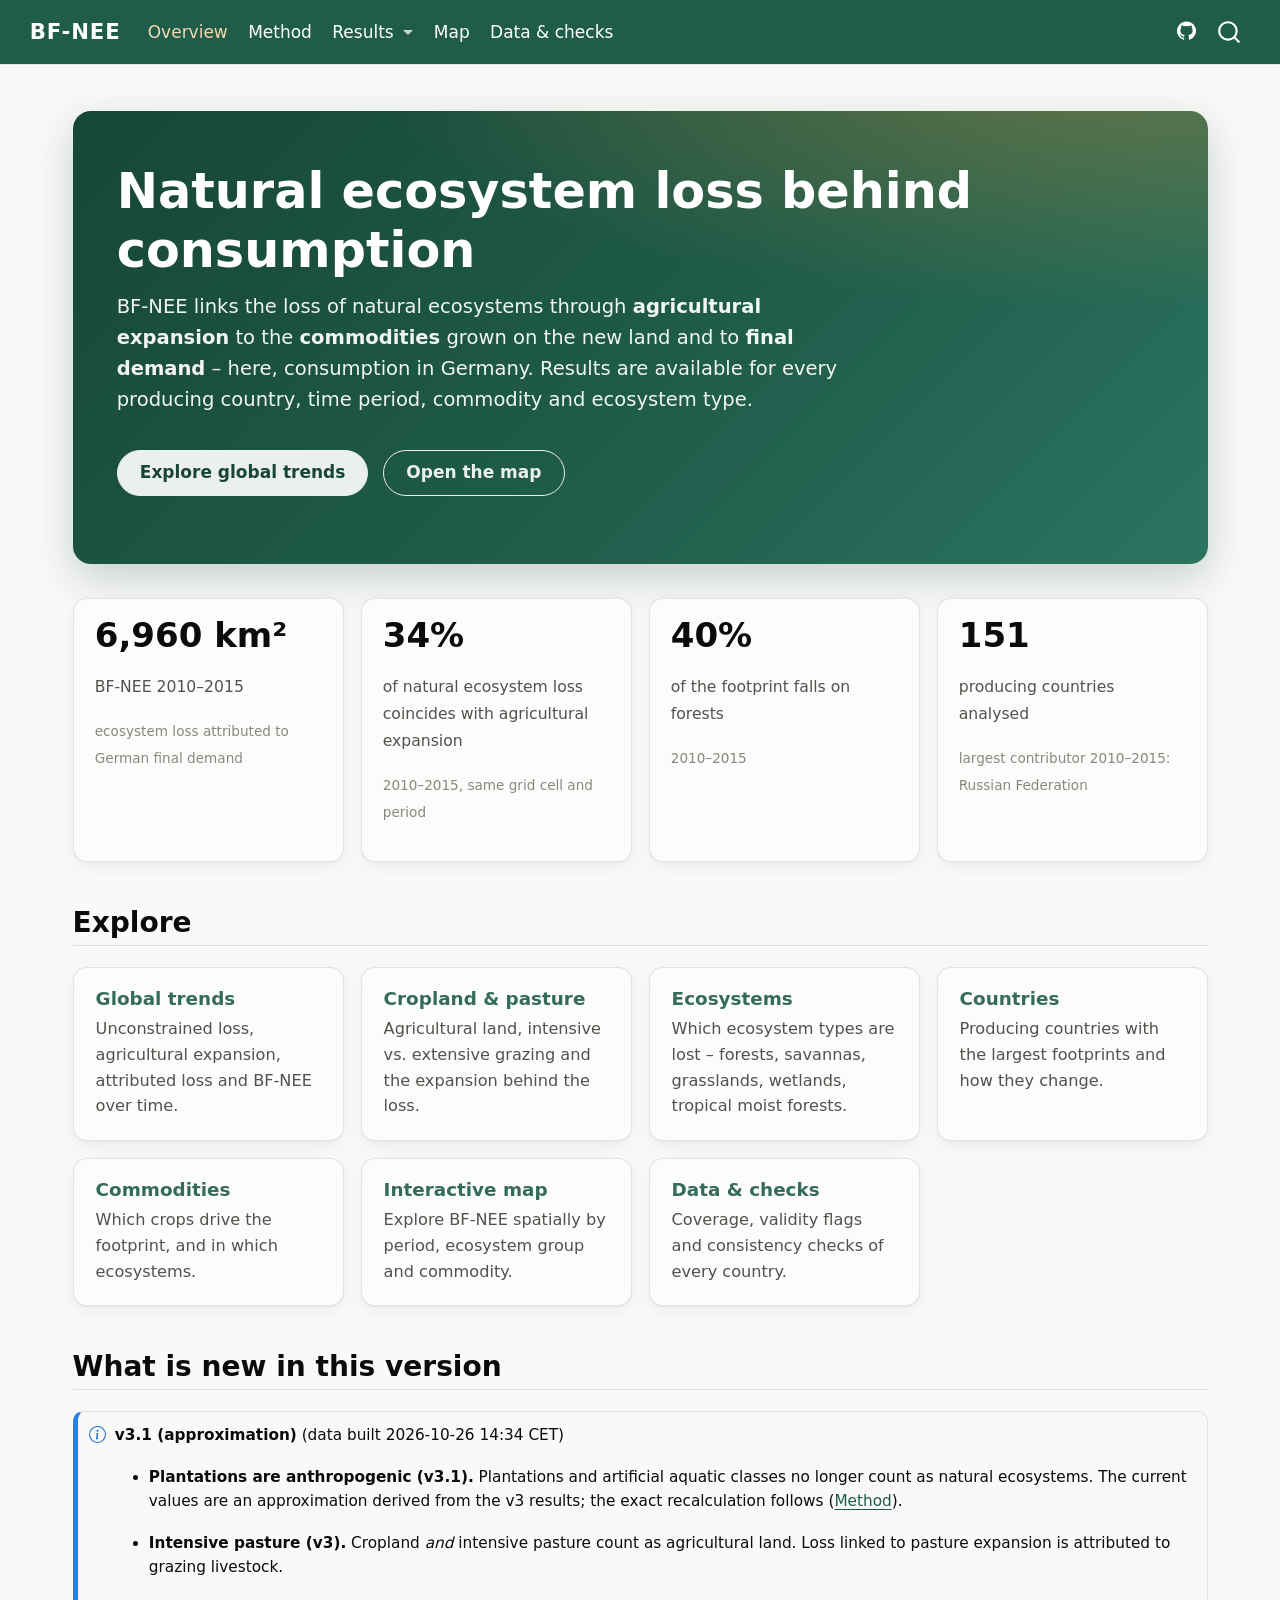
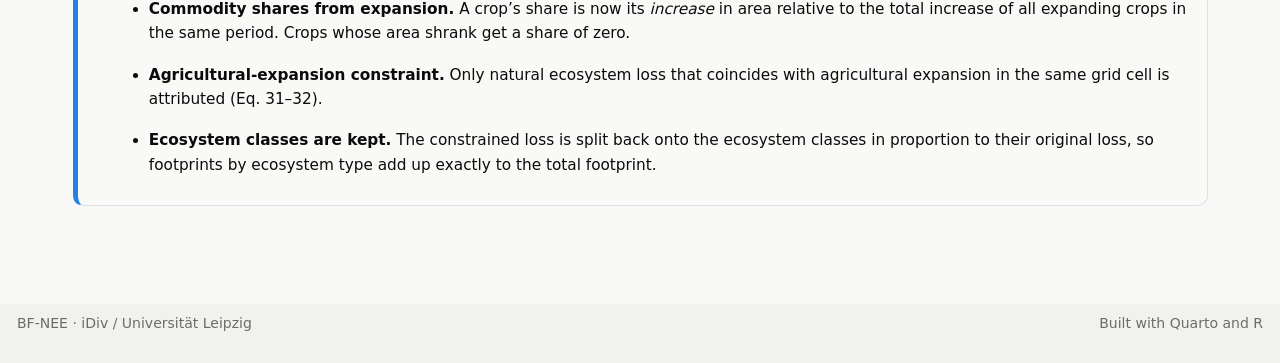
==== commit af2576e0: "Add files via upload v3.1 approximation: plantations as anthropogenic; detailed figure captions" ====
--- a/docs/index.html
+++ b/docs/index.html
@@ -37,7 +37,7 @@
 <link href="site_libs/quarto-html/quarto-syntax-highlighting-2f5df379a58b258e96c21c0638c20c03.css" rel="stylesheet" id="quarto-text-highlighting-styles">
 <script src="site_libs/bootstrap/bootstrap.min.js"></script>
 <link href="site_libs/bootstrap/bootstrap-icons.css" rel="stylesheet">
-<link href="site_libs/bootstrap/bootstrap-baae5a45780b1e5f478c1a1a4471a6e2.min.css" rel="stylesheet" append-hash="true" id="quarto-bootstrap" data-mode="light">
+<link href="site_libs/bootstrap/bootstrap-9541e78fa99370dcd20a5f9259563e08.min.css" rel="stylesheet" append-hash="true" id="quarto-bootstrap" data-mode="light">
 <script id="quarto-search-options" type="application/json">{
   "location": "navbar",
   "copy-button": false,
@@ -167,17 +167,17 @@
 </section>
 <div class="metric-grid">
 <div class="metric-card">
-<p><span class="metric-value">7,830 km²</span></p>
+<p><span class="metric-value">6,960 km²</span></p>
 <p><span class="metric-label">BF-NEE 2010–2015</span></p>
 <p><span class="metric-note">ecosystem loss attributed to German final demand</span></p>
 </div>
 <div class="metric-card">
-<p><span class="metric-value">36%</span></p>
+<p><span class="metric-value">34%</span></p>
 <p><span class="metric-label">of natural ecosystem loss coincides with agricultural expansion</span></p>
 <p><span class="metric-note">2010–2015, same grid cell and period</span></p>
 </div>
 <div class="metric-card">
-<p><span class="metric-value">35%</span></p>
+<p><span class="metric-value">40%</span></p>
 <p><span class="metric-label">of the footprint falls on forests</span></p>
 <p><span class="metric-note">2010–2015</span></p>
 </div>
@@ -228,8 +228,9 @@
 <i class="callout-icon"></i>
 </div>
 <div class="callout-body-container">
-<p><strong>v3</strong> (data built 2026-10-26 14:34 CET)</p>
+<p><strong>v3.1 (approximation)</strong> (data built 2026-10-26 14:34 CET)</p>
 <ul>
+<li><p><strong>Plantations are anthropogenic (v3.1).</strong> Plantations and artificial aquatic classes no longer count as natural ecosystems. The current values are an approximation derived from the v3 results; the exact recalculation follows (<a href="./method.html#plantations">Method</a>).</p></li>
 <li><p><strong>Intensive pasture (v3).</strong> Cropland <em>and</em> intensive pasture count as agricultural land. Loss linked to pasture expansion is attributed to grazing livestock.</p></li>
 <li><p><strong>Commodity shares from expansion.</strong> A crop’s share is now its <em>increase</em> in area relative to the total increase of all expanding crops in the same period. Crops whose area shrank get a share of zero.</p></li>
 <li><p><strong>Agricultural-expansion constraint.</strong> Only natural ecosystem loss that coincides with agricultural expansion in the same grid cell is attributed (Eq. 31–32).</p></li>
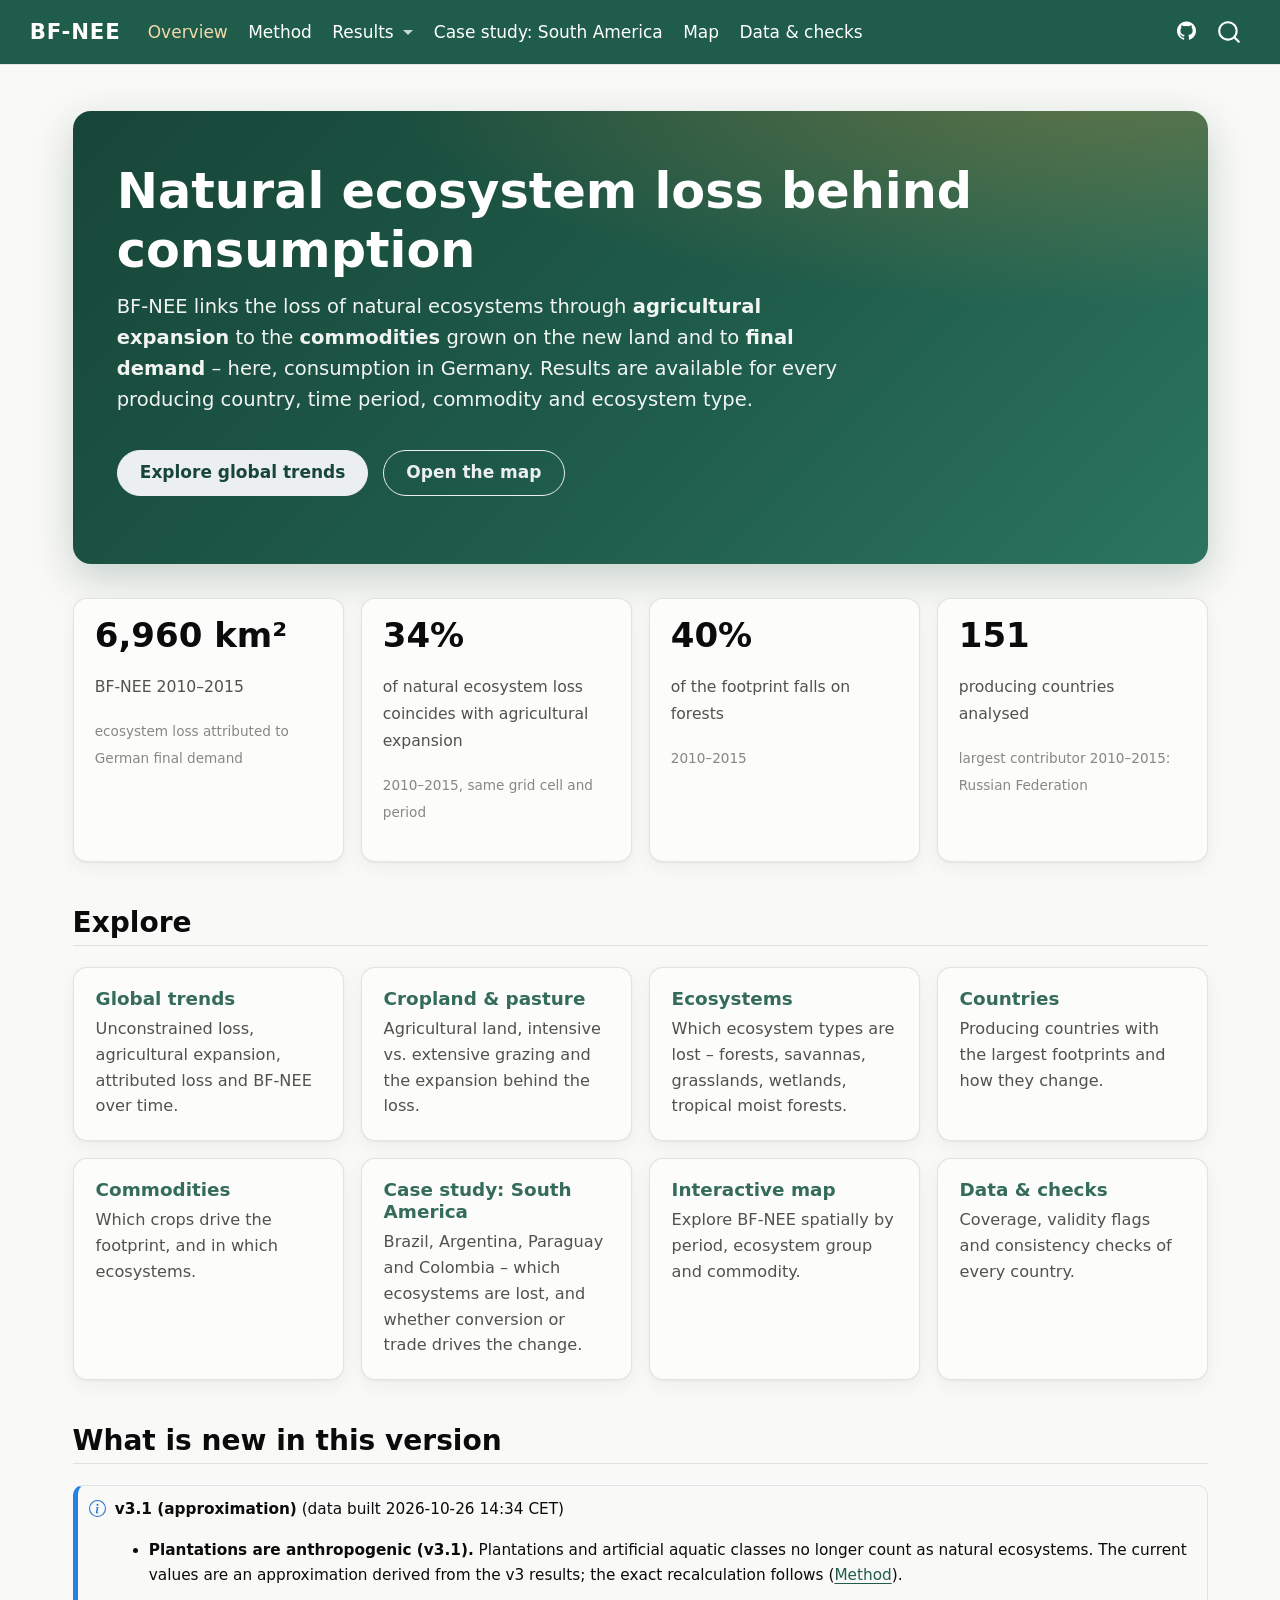
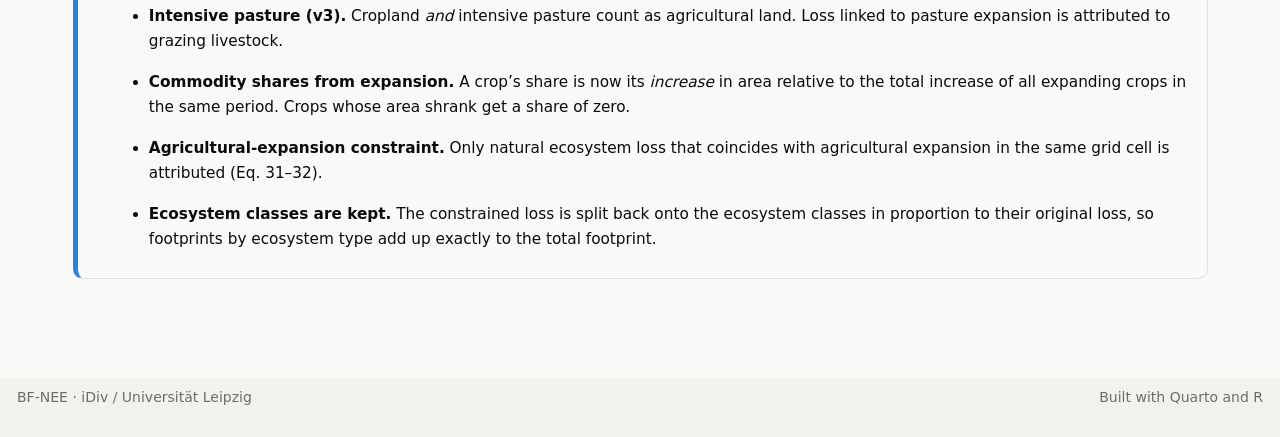
==== commit 6cb80366: "Add files via upload" ====
--- a/docs/index.html
+++ b/docs/index.html
@@ -128,6 +128,10 @@
     </ul>
   </li>
   <li class="nav-item">
+    <a class="nav-link" href="./southamerica.html"> 
+<span class="menu-text">Case study: South America</span></a>
+  </li>  
+  <li class="nav-item">
     <a class="nav-link" href="./maps.html"> 
 <span class="menu-text">Map</span></a>
   </li>  
@@ -209,6 +213,10 @@
   <a class="feature-card" href="commodities.html">
     <h3 class="anchored">Commodities</h3>
     <p>Which crops drive the footprint, and in which ecosystems.</p>
+  </a>
+  <a class="feature-card" href="southamerica.html">
+    <h3 class="anchored">Case study: South America</h3>
+    <p>Brazil, Argentina, Paraguay and Colombia – which ecosystems are lost, and whether conversion or trade drives the change.</p>
   </a>
   <a class="feature-card" href="maps.html">
     <h3 class="anchored">Interactive map</h3>
